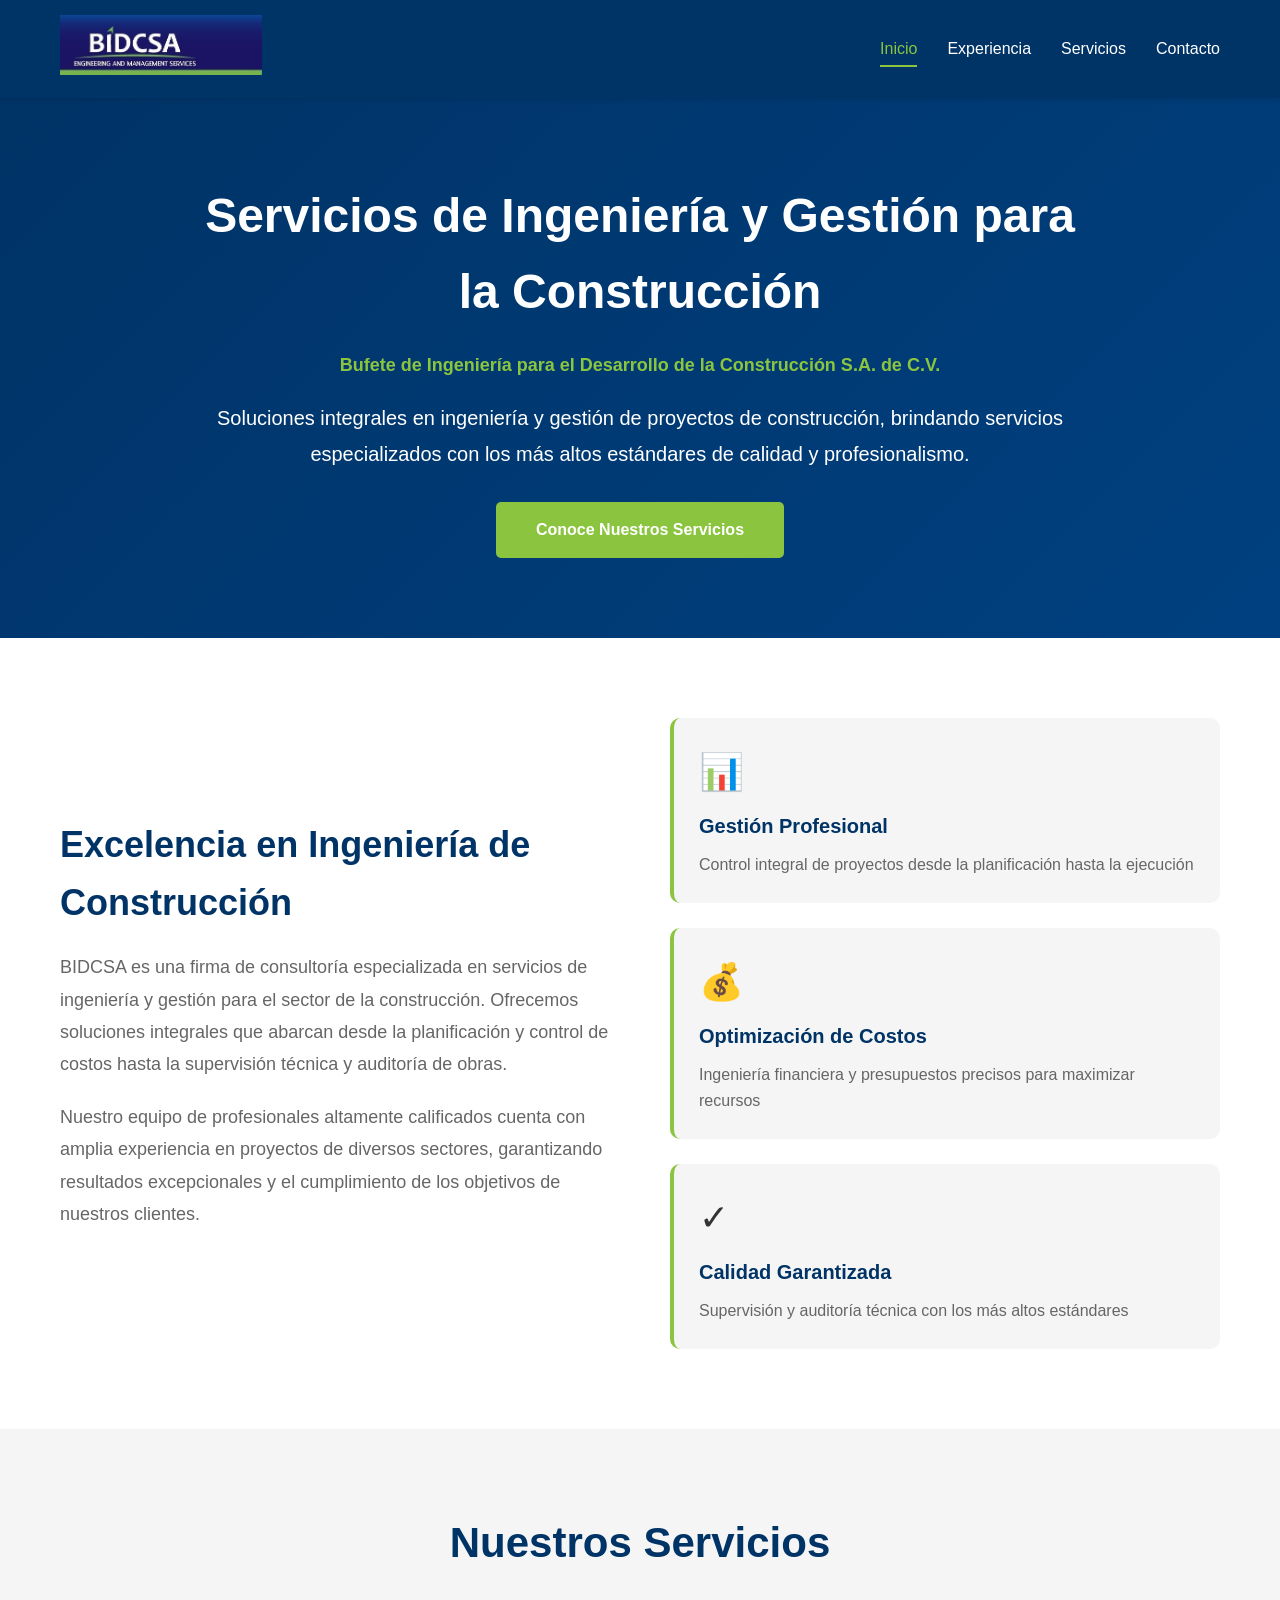
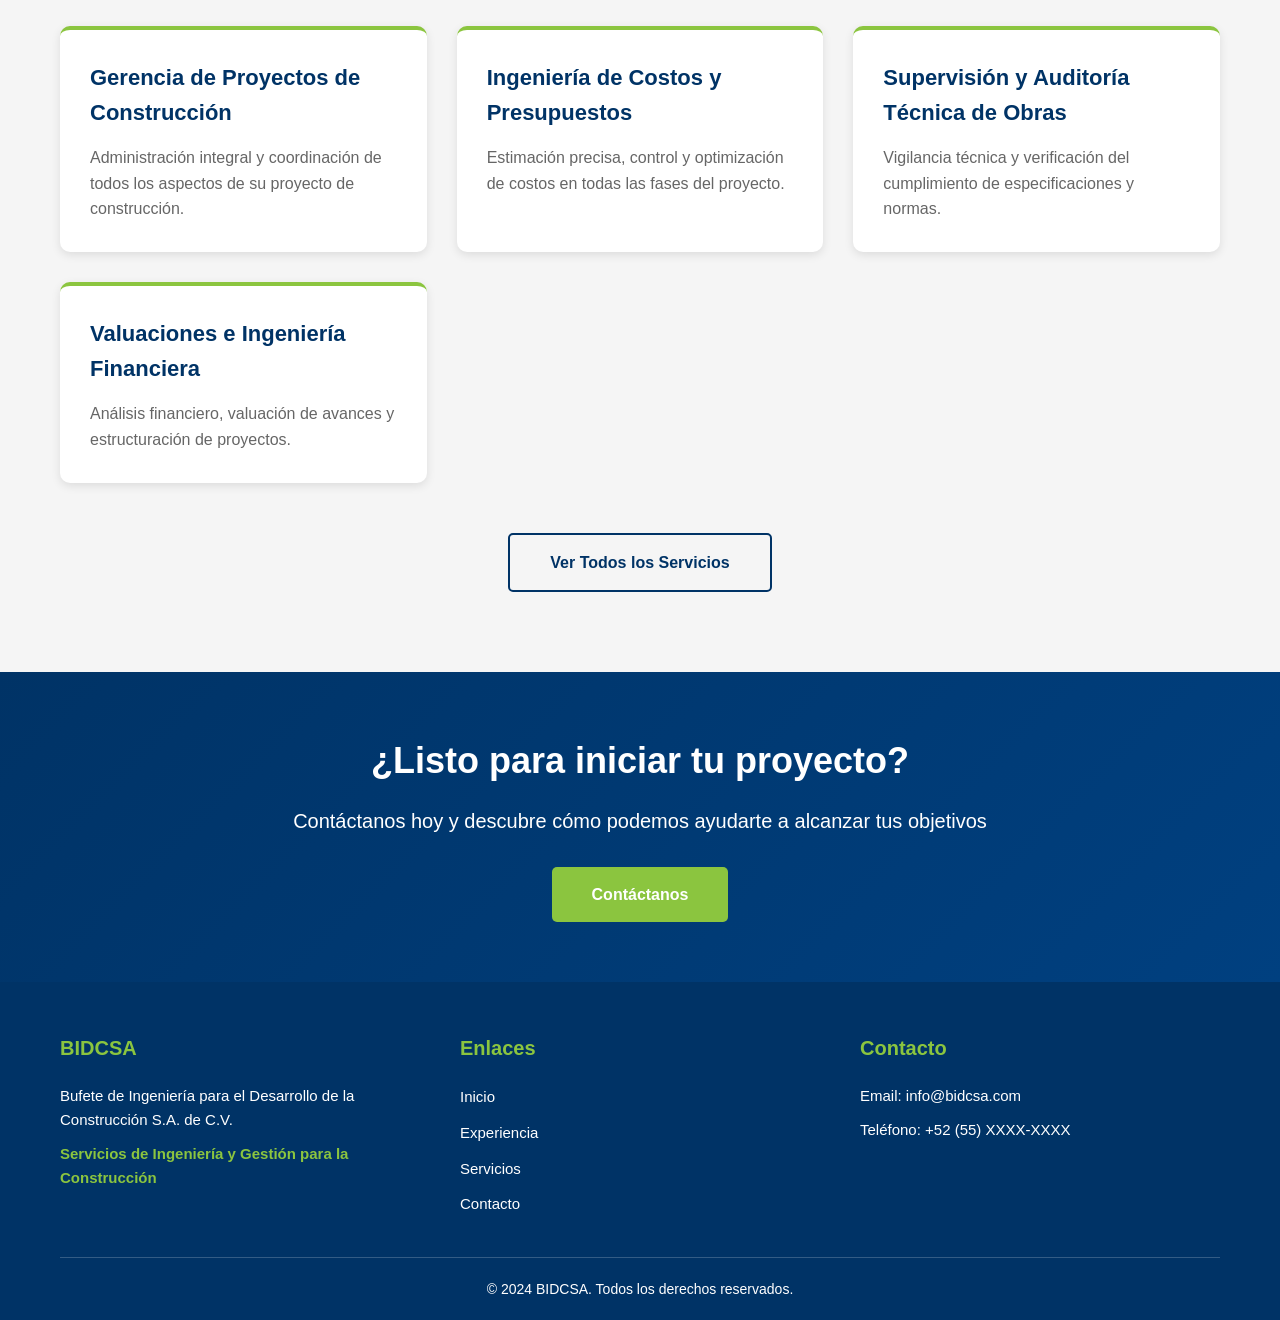
==== index.html @ 3ce9983b "Initial commit - BIDCSA website" ====
<!DOCTYPE html>
<html lang="es">
<head>
    <meta charset="UTF-8">
    <meta name="viewport" content="width=device-width, initial-scale=1.0">
    <title>BIDCSA - Servicios de Ingeniería y Gestión para la Construcción</title>
    <link rel="stylesheet" href="styles.css">
</head>
<body>
    <header>
        <nav class="navbar">
            <div class="container">
                <div class="logo">
                    <img src="logo.png" alt="BIDCSA Logo">
                </div>
                <ul class="nav-menu">
                    <li><a href="index.html" class="active">Inicio</a></li>
                    <li><a href="experiencia.html">Experiencia</a></li>
                    <li><a href="servicios.html">Servicios</a></li>
                    <li><a href="contacto.html">Contacto</a></li>
                </ul>
                <div class="menu-toggle">
                    <span></span>
                    <span></span>
                    <span></span>
                </div>
            </div>
        </nav>
    </header>

    <section class="hero">
        <div class="container">
            <div class="hero-content">
                <h1>Servicios de Ingeniería y Gestión para la Construcción</h1>
                <p class="subtitle">Bufete de Ingeniería para el Desarrollo de la Construcción S.A. de C.V.</p>
                <p class="hero-description">Soluciones integrales en ingeniería y gestión de proyectos de construcción, brindando servicios especializados con los más altos estándares de calidad y profesionalismo.</p>
                <a href="servicios.html" class="btn-primary">Conoce Nuestros Servicios</a>
            </div>
        </div>
    </section>

    <section class="intro">
        <div class="container">
            <div class="intro-grid">
                <div class="intro-text">
                    <h2>Excelencia en Ingeniería de Construcción</h2>
                    <p>BIDCSA es una firma de consultoría especializada en servicios de ingeniería y gestión para el sector de la construcción. Ofrecemos soluciones integrales que abarcan desde la planificación y control de costos hasta la supervisión técnica y auditoría de obras.</p>
                    <p>Nuestro equipo de profesionales altamente calificados cuenta con amplia experiencia en proyectos de diversos sectores, garantizando resultados excepcionales y el cumplimiento de los objetivos de nuestros clientes.</p>
                </div>
                <div class="intro-features">
                    <div class="feature-card">
                        <div class="feature-icon">📊</div>
                        <h3>Gestión Profesional</h3>
                        <p>Control integral de proyectos desde la planificación hasta la ejecución</p>
                    </div>
                    <div class="feature-card">
                        <div class="feature-icon">💰</div>
                        <h3>Optimización de Costos</h3>
                        <p>Ingeniería financiera y presupuestos precisos para maximizar recursos</p>
                    </div>
                    <div class="feature-card">
                        <div class="feature-icon">✓</div>
                        <h3>Calidad Garantizada</h3>
                        <p>Supervisión y auditoría técnica con los más altos estándares</p>
                    </div>
                </div>
            </div>
        </div>
    </section>

    <section class="services-preview">
        <div class="container">
            <h2>Nuestros Servicios</h2>
            <div class="services-grid">
                <div class="service-card">
                    <h3>Gerencia de Proyectos de Construcción</h3>
                    <p>Administración integral y coordinación de todos los aspectos de su proyecto de construcción.</p>
                </div>
                <div class="service-card">
                    <h3>Ingeniería de Costos y Presupuestos</h3>
                    <p>Estimación precisa, control y optimización de costos en todas las fases del proyecto.</p>
                </div>
                <div class="service-card">
                    <h3>Supervisión y Auditoría Técnica de Obras</h3>
                    <p>Vigilancia técnica y verificación del cumplimiento de especificaciones y normas.</p>
                </div>
                <div class="service-card">
                    <h3>Valuaciones e Ingeniería Financiera</h3>
                    <p>Análisis financiero, valuación de avances y estructuración de proyectos.</p>
                </div>
            </div>
            <div class="cta-center">
                <a href="servicios.html" class="btn-secondary">Ver Todos los Servicios</a>
            </div>
        </div>
    </section>

    <section class="cta-section">
        <div class="container">
            <h2>¿Listo para iniciar tu proyecto?</h2>
            <p>Contáctanos hoy y descubre cómo podemos ayudarte a alcanzar tus objetivos</p>
            <a href="contacto.html" class="btn-primary">Contáctanos</a>
        </div>
    </section>

    <footer>
        <div class="container">
            <div class="footer-content">
                <div class="footer-col">
                    <h4>BIDCSA</h4>
                    <p>Bufete de Ingeniería para el Desarrollo de la Construcción S.A. de C.V.</p>
                    <p class="tagline">Servicios de Ingeniería y Gestión para la Construcción</p>
                </div>
                <div class="footer-col">
                    <h4>Enlaces</h4>
                    <ul>
                        <li><a href="index.html">Inicio</a></li>
                        <li><a href="experiencia.html">Experiencia</a></li>
                        <li><a href="servicios.html">Servicios</a></li>
                        <li><a href="contacto.html">Contacto</a></li>
                    </ul>
                </div>
                <div class="footer-col">
                    <h4>Contacto</h4>
                    <p>Email: info@bidcsa.com</p>
                    <p>Teléfono: +52 (55) XXXX-XXXX</p>
                </div>
            </div>
            <div class="footer-bottom">
                <p>&copy; 2024 BIDCSA. Todos los derechos reservados.</p>
            </div>
        </div>
    </footer>

    <script src="script.js"></script>
</body>
</html>
---- styles.css ----
/* BIDCSA Website Styles */
/* Brand Colors: Navy Blue (#003366), Lime Green (#8BC53F), White (#FFFFFF) */

* {
    margin: 0;
    padding: 0;
    box-sizing: border-box;
}

:root {
    --primary-blue: #003366;
    --primary-green: #8BC53F;
    --white: #FFFFFF;
    --light-gray: #F5F5F5;
    --medium-gray: #E0E0E0;
    --dark-gray: #333333;
    --text-gray: #666666;
}

body {
    font-family: 'Arial', 'Helvetica', sans-serif;
    line-height: 1.6;
    color: var(--dark-gray);
    background-color: var(--white);
}

.container {
    max-width: 1200px;
    margin: 0 auto;
    padding: 0 20px;
}

/* Navigation */
.navbar {
    background-color: var(--primary-blue);
    padding: 15px 0;
    position: sticky;
    top: 0;
    z-index: 1000;
    box-shadow: 0 2px 5px rgba(0,0,0,0.1);
}

.navbar .container {
    display: flex;
    justify-content: space-between;
    align-items: center;
}

.logo img {
    height: 60px;
    width: auto;
}

.nav-menu {
    display: flex;
    list-style: none;
    gap: 30px;
}

.nav-menu a {
    color: var(--white);
    text-decoration: none;
    font-weight: 500;
    font-size: 16px;
    transition: color 0.3s ease;
    padding: 8px 0;
}

.nav-menu a:hover,
.nav-menu a.active {
    color: var(--primary-green);
    border-bottom: 2px solid var(--primary-green);
}

.menu-toggle {
    display: none;
    flex-direction: column;
    cursor: pointer;
}

.menu-toggle span {
    width: 25px;
    height: 3px;
    background-color: var(--white);
    margin: 3px 0;
    transition: 0.3s;
}

/* Hero Section */
.hero {
    background: linear-gradient(135deg, var(--primary-blue) 0%, #004080 100%);
    color: var(--white);
    padding: 80px 0;
    text-align: center;
}

.hero-content {
    max-width: 900px;
    margin: 0 auto;
}

.hero h1 {
    font-size: 48px;
    margin-bottom: 20px;
    font-weight: 700;
}

.hero .subtitle {
    font-size: 18px;
    color: var(--primary-green);
    margin-bottom: 20px;
    font-weight: 600;
}

.hero-description {
    font-size: 20px;
    margin-bottom: 30px;
    line-height: 1.8;
}

/* Buttons */
.btn-primary,
.btn-secondary {
    display: inline-block;
    padding: 15px 40px;
    text-decoration: none;
    border-radius: 5px;
    font-weight: 600;
    font-size: 16px;
    transition: all 0.3s ease;
    border: none;
    cursor: pointer;
}

.btn-primary {
    background-color: var(--primary-green);
    color: var(--white);
}

.btn-primary:hover {
    background-color: #7AB62F;
    transform: translateY(-2px);
    box-shadow: 0 5px 15px rgba(139, 197, 63, 0.3);
}

.btn-secondary {
    background-color: transparent;
    color: var(--primary-blue);
    border: 2px solid var(--primary-blue);
}

.btn-secondary:hover {
    background-color: var(--primary-blue);
    color: var(--white);
}

/* Intro Section */
.intro {
    padding: 80px 0;
    background-color: var(--white);
}

.intro-grid {
    display: grid;
    grid-template-columns: 1fr 1fr;
    gap: 60px;
    align-items: center;
}

.intro-text h2 {
    color: var(--primary-blue);
    font-size: 36px;
    margin-bottom: 20px;
}

.intro-text p {
    font-size: 18px;
    margin-bottom: 20px;
    color: var(--text-gray);
    line-height: 1.8;
}

.intro-features {
    display: flex;
    flex-direction: column;
    gap: 25px;
}

.feature-card {
    background-color: var(--light-gray);
    padding: 25px;
    border-radius: 10px;
    border-left: 4px solid var(--primary-green);
    transition: transform 0.3s ease;
}

.feature-card:hover {
    transform: translateX(10px);
}

.feature-icon {
    font-size: 36px;
    margin-bottom: 10px;
}

.feature-card h3 {
    color: var(--primary-blue);
    margin-bottom: 10px;
    font-size: 20px;
}

.feature-card p {
    color: var(--text-gray);
    font-size: 16px;
}

/* Services Preview Section */
.services-preview {
    background-color: var(--light-gray);
    padding: 80px 0;
}

.services-preview h2 {
    text-align: center;
    color: var(--primary-blue);
    font-size: 42px;
    margin-bottom: 50px;
}

.services-grid {
    display: grid;
    grid-template-columns: repeat(auto-fit, minmax(280px, 1fr));
    gap: 30px;
    margin-bottom: 50px;
}

.service-card {
    background-color: var(--white);
    padding: 30px;
    border-radius: 10px;
    box-shadow: 0 3px 10px rgba(0,0,0,0.1);
    transition: all 0.3s ease;
    border-top: 4px solid var(--primary-green);
}

.service-card:hover {
    transform: translateY(-10px);
    box-shadow: 0 10px 30px rgba(0,0,0,0.15);
}

.service-card h3 {
    color: var(--primary-blue);
    margin-bottom: 15px;
    font-size: 22px;
}

.service-card p {
    color: var(--text-gray);
    font-size: 16px;
    line-height: 1.6;
}

.cta-center {
    text-align: center;
}

/* CTA Section */
.cta-section {
    background: linear-gradient(135deg, var(--primary-blue) 0%, #004080 100%);
    color: var(--white);
    padding: 60px 0;
    text-align: center;
}

.cta-section h2 {
    font-size: 36px;
    margin-bottom: 15px;
}

.cta-section p {
    font-size: 20px;
    margin-bottom: 30px;
}

/* Page Header */
.page-header {
    background: linear-gradient(135deg, var(--primary-blue) 0%, #004080 100%);
    color: var(--white);
    padding: 60px 0;
    text-align: center;
}

.page-header h1 {
    font-size: 48px;
    margin-bottom: 15px;
}

.page-header p {
    font-size: 20px;
    color: var(--primary-green);
}

/* Content Section */
.content-section {
    padding: 80px 0;
}

.content-section h2 {
    color: var(--primary-blue);
    font-size: 36px;
    margin-bottom: 30px;
}

.content-section p {
    font-size: 18px;
    color: var(--text-gray);
    line-height: 1.8;
    margin-bottom: 20px;
}

/* Experience Page Styles */
.experience-intro {
    text-align: center;
    max-width: 900px;
    margin: 0 auto 60px;
}

.stats-grid {
    display: grid;
    grid-template-columns: repeat(auto-fit, minmax(200px, 1fr));
    gap: 30px;
    margin: 60px 0;
}

.stat-card {
    background: linear-gradient(135deg, var(--primary-blue) 0%, #004080 100%);
    color: var(--white);
    padding: 40px 20px;
    text-align: center;
    border-radius: 10px;
    box-shadow: 0 5px 15px rgba(0,0,0,0.1);
}

.stat-number {
    font-size: 48px;
    font-weight: 700;
    color: var(--primary-green);
    margin-bottom: 10px;
}

.stat-card p {
    font-size: 18px;
    color: var(--white);
}

.experience-content {
    margin: 60px 0;
}

.sectors-grid {
    display: grid;
    grid-template-columns: repeat(auto-fit, minmax(300px, 1fr));
    gap: 25px;
    margin-top: 40px;
}

.sector-card {
    background-color: var(--light-gray);
    padding: 30px;
    border-radius: 10px;
    border-left: 4px solid var(--primary-green);
    transition: transform 0.3s ease;
}

.sector-card:hover {
    transform: translateX(10px);
    background-color: var(--white);
    box-shadow: 0 5px 15px rgba(0,0,0,0.1);
}

.sector-card h3 {
    color: var(--primary-blue);
    margin-bottom: 15px;
    font-size: 22px;
}

.sector-card p {
    color: var(--text-gray);
    font-size: 16px;
}

.expertise-section {
    margin: 60px 0;
}

.methodology-grid {
    display: grid;
    grid-template-columns: repeat(auto-fit, minmax(250px, 1fr));
    gap: 30px;
    margin-top: 40px;
}

.methodology-step {
    text-align: center;
    padding: 30px;
    background-color: var(--white);
    border-radius: 10px;
    box-shadow: 0 3px 10px rgba(0,0,0,0.1);
}

.step-number {
    width: 60px;
    height: 60px;
    background-color: var(--primary-green);
    color: var(--white);
    font-size: 28px;
    font-weight: 700;
    border-radius: 50%;
    display: flex;
    align-items: center;
    justify-content: center;
    margin: 0 auto 20px;
}

.methodology-step h3 {
    color: var(--primary-blue);
    margin-bottom: 15px;
    font-size: 20px;
}

.methodology-step p {
    color: var(--text-gray);
    font-size: 16px;
}

.certifications {
    background-color: var(--light-gray);
    padding: 40px;
    border-radius: 10px;
    margin-top: 60px;
}

.certifications h2 {
    color: var(--primary-blue);
    margin-bottom: 20px;
}

.quality-list {
    list-style: none;
    margin-top: 20px;
}

.quality-list li {
    padding: 10px 0;
    font-size: 18px;
    color: var(--text-gray);
}

/* Services Page Styles */
.services-intro {
    text-align: center;
    max-width: 900px;
    margin: 0 auto 60px;
}

.service-detail {
    background-color: var(--white);
    margin-bottom: 50px;
    padding: 40px;
    border-radius: 10px;
    box-shadow: 0 3px 15px rgba(0,0,0,0.1);
}

.service-content {
    max-width: 900px;
}

.service-icon {
    font-size: 48px;
    margin-bottom: 20px;
}

.service-detail h2 {
    color: var(--primary-blue);
    font-size: 32px;
    margin-bottom: 20px;
}

.service-description {
    font-size: 20px;
    color: var(--text-gray);
    margin-bottom: 30px;
    line-height: 1.8;
}

.service-detail h3 {
    color: var(--primary-blue);
    font-size: 24px;
    margin: 30px 0 15px;
}

.service-list,
.benefits-list {
    margin-left: 20px;
    margin-bottom: 20px;
}

.service-list li,
.benefits-list li {
    padding: 8px 0;
    font-size: 17px;
    color: var(--text-gray);
    line-height: 1.6;
}

.benefits-list {
    list-style: none;
    margin-left: 0;
}

.benefits-list li {
    padding-left: 10px;
    color: var(--dark-gray);
    font-weight: 500;
}

.why-choose {
    background-color: var(--light-gray);
    padding: 60px 0;
}

.why-choose h2 {
    text-align: center;
    color: var(--primary-blue);
    font-size: 36px;
    margin-bottom: 40px;
}

.reasons-grid {
    display: grid;
    grid-template-columns: repeat(auto-fit, minmax(250px, 1fr));
    gap: 30px;
}

.reason-card {
    background-color: var(--white);
    padding: 30px;
    border-radius: 10px;
    text-align: center;
    box-shadow: 0 3px 10px rgba(0,0,0,0.1);
}

.reason-card h3 {
    color: var(--primary-blue);
    margin-bottom: 15px;
    font-size: 22px;
}

.reason-card p {
    color: var(--text-gray);
    font-size: 16px;
}

/* Contact Page Styles */
.contact-section {
    padding: 80px 0;
}

.contact-grid {
    display: grid;
    grid-template-columns: 1fr 1fr;
    gap: 60px;
}

.contact-info h2 {
    color: var(--primary-blue);
    font-size: 32px;
    margin-bottom: 20px;
}

.contact-details {
    margin: 40px 0;
}

.contact-item {
    display: flex;
    gap: 20px;
    margin-bottom: 30px;
}

.contact-icon {
    font-size: 32px;
    color: var(--primary-green);
}

.contact-item h3 {
    color: var(--primary-blue);
    font-size: 20px;
    margin-bottom: 5px;
}

.contact-item p {
    color: var(--text-gray);
    font-size: 16px;
}

.contact-item a {
    color: var(--primary-green);
    text-decoration: none;
    font-weight: 600;
}

.contact-item a:hover {
    text-decoration: underline;
}

.company-info {
    background-color: var(--light-gray);
    padding: 30px;
    border-radius: 10px;
    border-left: 4px solid var(--primary-green);
    margin-top: 40px;
}

.company-info h3 {
    color: var(--primary-blue);
    font-size: 24px;
    margin-bottom: 10px;
}

.company-info p {
    color: var(--text-gray);
    font-size: 16px;
    margin-bottom: 10px;
}

.company-info .tagline {
    color: var(--primary-green);
    font-weight: 600;
    font-size: 17px;
}

/* Contact Form */
.contact-form-container h2 {
    color: var(--primary-blue);
    font-size: 32px;
    margin-bottom: 30px;
}

.contact-form {
    background-color: var(--light-gray);
    padding: 40px;
    border-radius: 10px;
}

.form-group {
    margin-bottom: 25px;
}

.form-group label {
    display: block;
    color: var(--primary-blue);
    font-weight: 600;
    margin-bottom: 8px;
    font-size: 16px;
}

.form-group input,
.form-group select,
.form-group textarea {
    width: 100%;
    padding: 12px 15px;
    border: 2px solid var(--medium-gray);
    border-radius: 5px;
    font-size: 16px;
    font-family: 'Arial', sans-serif;
    transition: border-color 0.3s ease;
}

.form-group input:focus,
.form-group select:focus,
.form-group textarea:focus {
    outline: none;
    border-color: var(--primary-green);
}

.form-group textarea {
    resize: vertical;
}

.form-message {
    margin-top: 20px;
    padding: 15px;
    border-radius: 5px;
    display: none;
}

.form-message.success {
    background-color: #d4edda;
    color: #155724;
    border: 1px solid #c3e6cb;
    display: block;
}

.form-message.error {
    background-color: #f8d7da;
    color: #721c24;
    border: 1px solid #f5c6cb;
    display: block;
}

/* Map Section */
.map-section {
    padding: 60px 0;
    background-color: var(--light-gray);
}

.map-section h2 {
    text-align: center;
    color: var(--primary-blue);
    font-size: 36px;
    margin-bottom: 30px;
}

.map-placeholder {
    background-color: var(--white);
    padding: 80px 40px;
    text-align: center;
    border-radius: 10px;
    box-shadow: 0 3px 10px rgba(0,0,0,0.1);
}

.map-placeholder p {
    font-size: 20px;
    color: var(--text-gray);
    margin-bottom: 10px;
}

.map-note {
    font-size: 16px !important;
    color: var(--primary-blue);
    font-weight: 600;
}

/* Footer */
footer {
    background-color: var(--primary-blue);
    color: var(--white);
    padding: 50px 0 20px;
}

.footer-content {
    display: grid;
    grid-template-columns: repeat(auto-fit, minmax(250px, 1fr));
    gap: 40px;
    margin-bottom: 30px;
}

.footer-col h4 {
    color: var(--primary-green);
    margin-bottom: 20px;
    font-size: 20px;
}

.footer-col p {
    color: var(--white);
    margin-bottom: 10px;
    font-size: 15px;
}

.footer-col .tagline {
    color: var(--primary-green);
    font-weight: 600;
}

.footer-col ul {
    list-style: none;
}

.footer-col ul li {
    margin-bottom: 10px;
}

.footer-col ul li a {
    color: var(--white);
    text-decoration: none;
    transition: color 0.3s ease;
    font-size: 15px;
}

.footer-col ul li a:hover {
    color: var(--primary-green);
}

.footer-bottom {
    border-top: 1px solid rgba(255,255,255,0.2);
    padding-top: 20px;
    text-align: center;
}

.footer-bottom p {
    color: var(--white);
    font-size: 14px;
}

/* Responsive Design */
@media (max-width: 968px) {
    .intro-grid,
    .contact-grid {
        grid-template-columns: 1fr;
    }
    
    .nav-menu {
        display: none;
        position: absolute;
        top: 90px;
        left: 0;
        right: 0;
        background-color: var(--primary-blue);
        flex-direction: column;
        padding: 20px;
        box-shadow: 0 5px 10px rgba(0,0,0,0.2);
    }
    
    .nav-menu.active {
        display: flex;
    }
    
    .menu-toggle {
        display: flex;
    }
    
    .hero h1 {
        font-size: 36px;
    }
    
    .hero-description {
        font-size: 18px;
    }
}

@media (max-width: 768px) {
    .hero h1 {
        font-size: 32px;
    }
    
    .services-grid {
        grid-template-columns: 1fr;
    }
    
    .service-detail {
        padding: 25px;
    }
    
    .contact-form {
        padding: 25px;
    }
    
    .page-header h1 {
        font-size: 36px;
    }
}
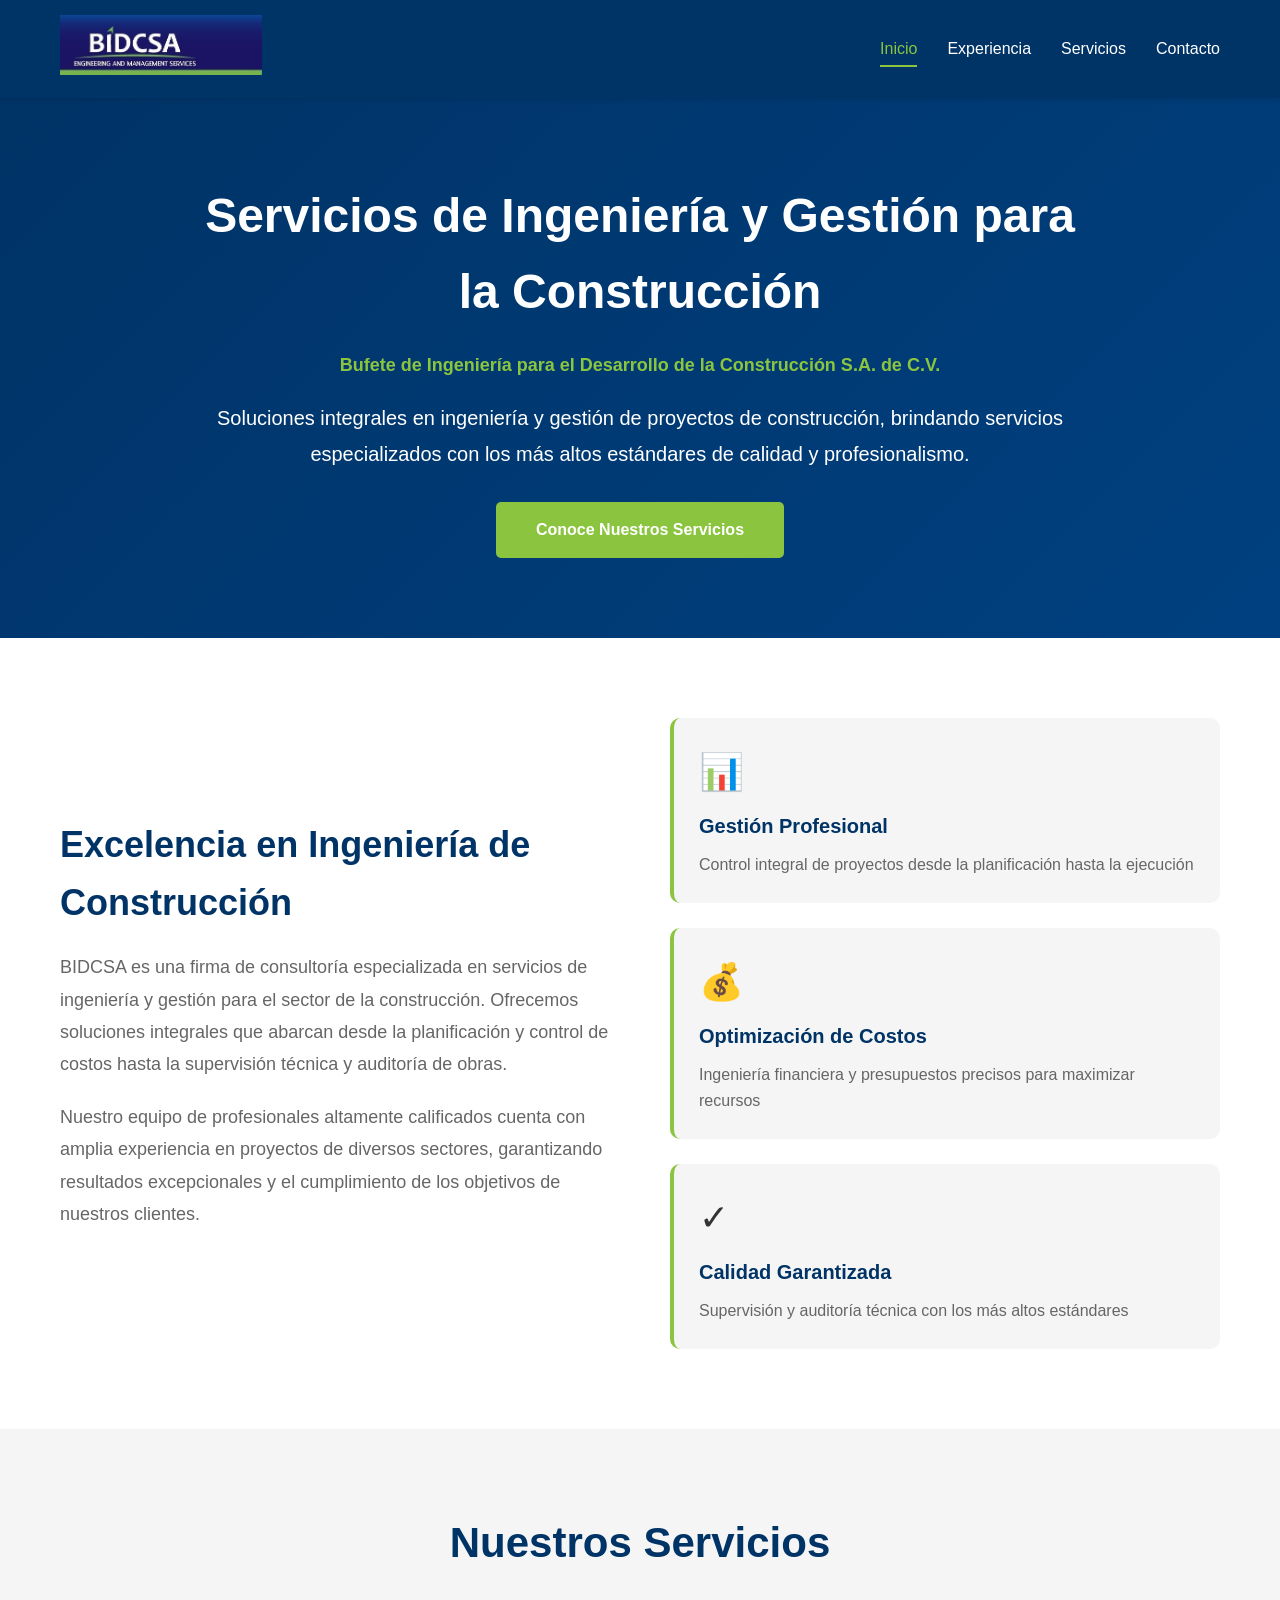
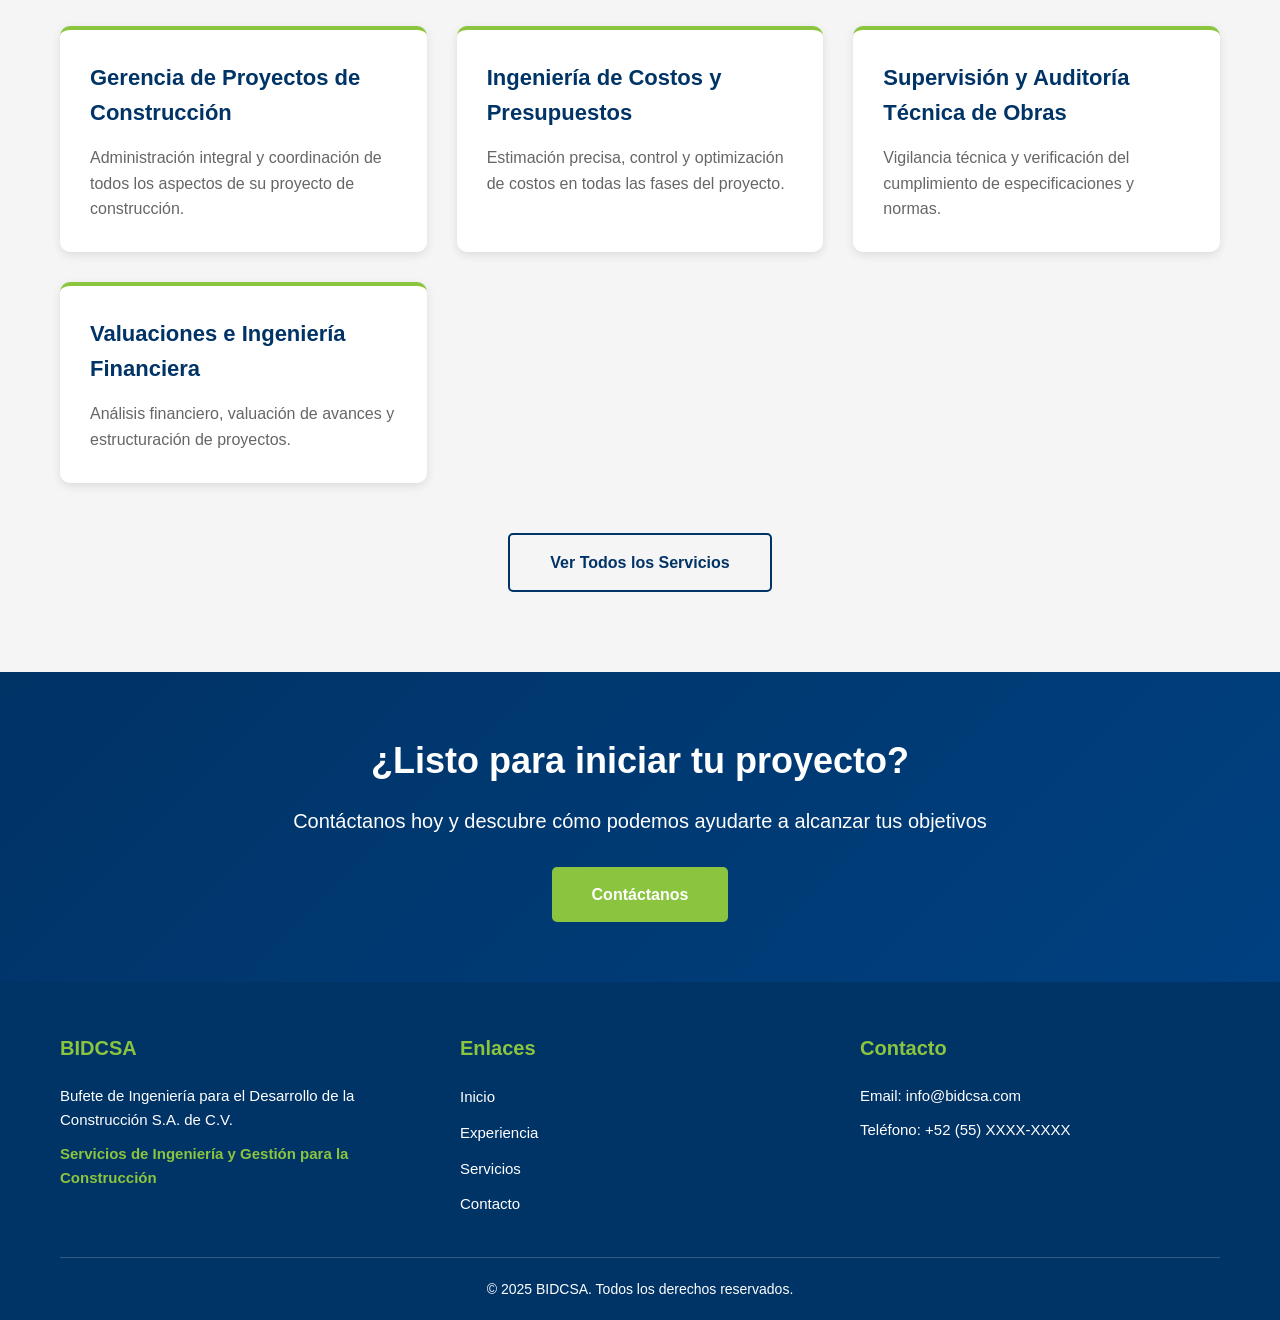
==== commit 5379ed44: "update email de contacto" ====
--- a/index.html
+++ b/index.html
@@ -127,7 +127,7 @@
                 </div>
             </div>
             <div class="footer-bottom">
-                <p>&copy; 2024 BIDCSA. Todos los derechos reservados.</p>
+                <p>&copy; 2025 BIDCSA. Todos los derechos reservados.</p>
             </div>
         </div>
     </footer>
--- a/styles.css
+++ b/styles.css
@@ -491,6 +491,15 @@
     color: var(--text-gray);
     margin-bottom: 30px;
     line-height: 1.8;
+}
+
+.service-quote {
+    color: var(--primary-green);
+    font-style: italic;
+    border-left: 4px solid var(--primary-green);
+    margin: 25px 0;
+    padding: 15px 20px;
+    background-color: rgba(139, 197, 63, 0.02);
 }
 
 .service-detail h3 {
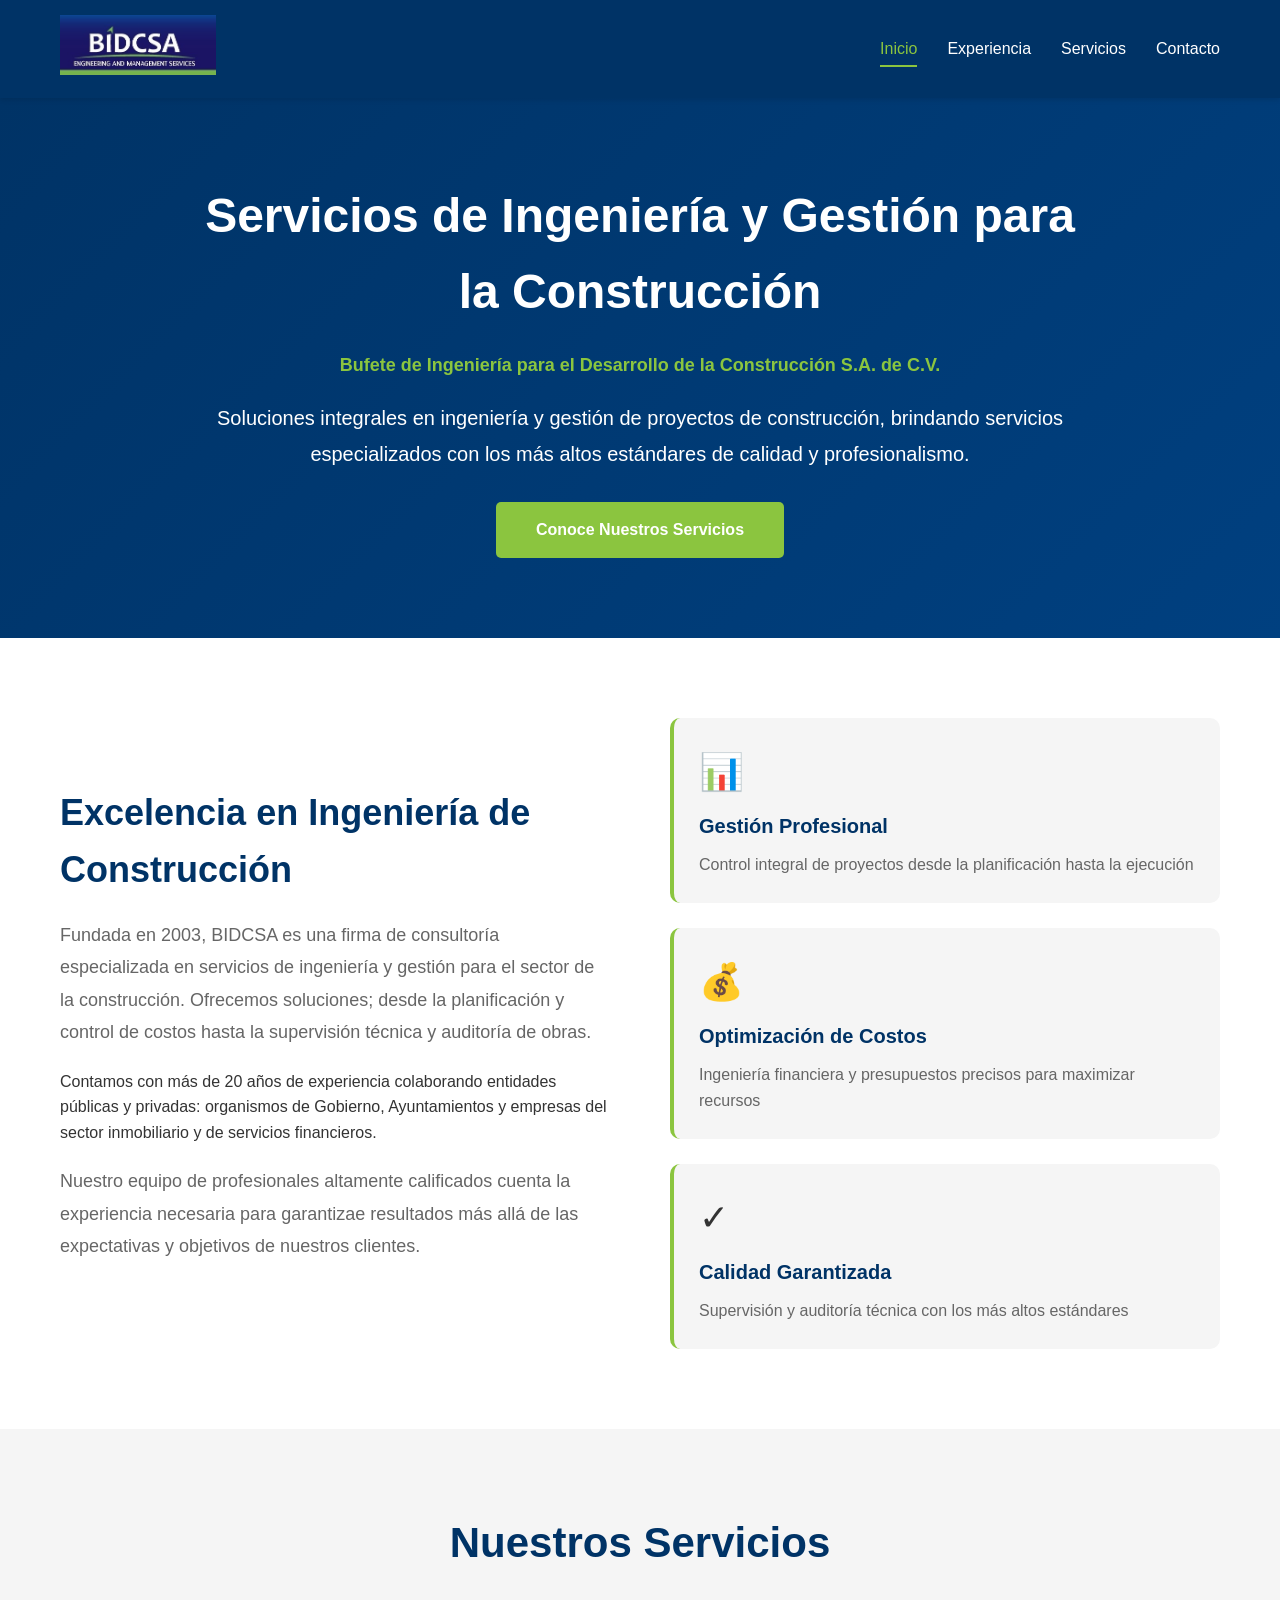
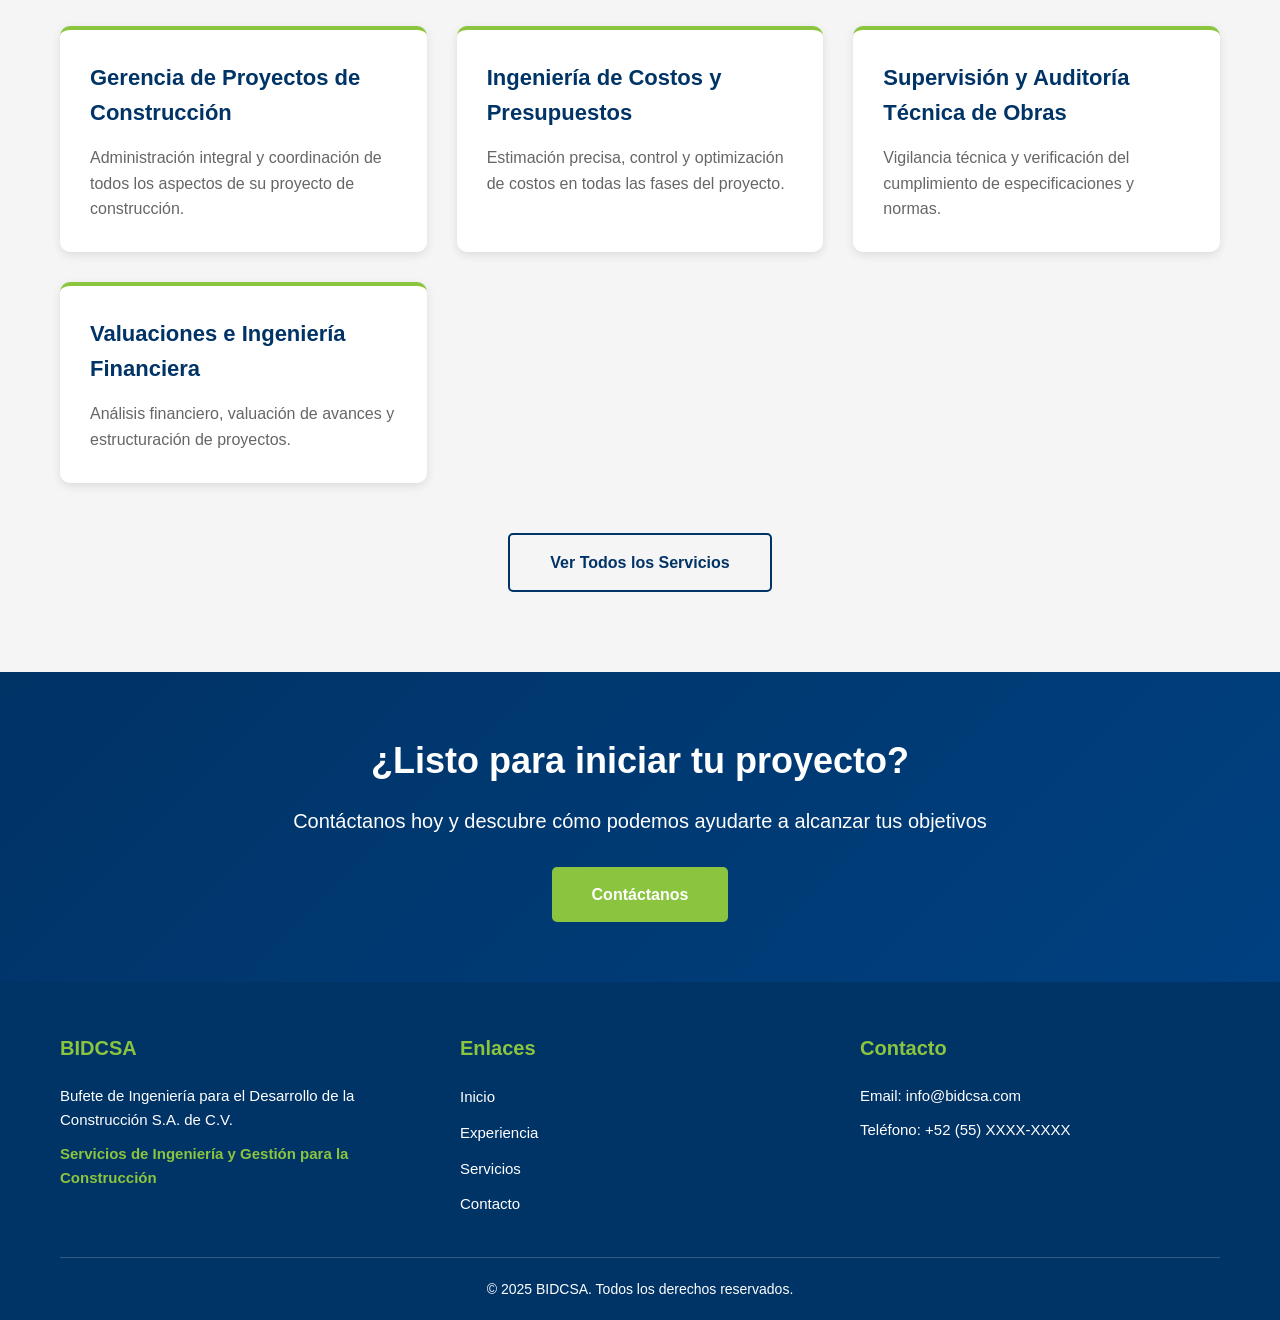
==== commit 01b4a5c8: "fix pop-ups" ====
--- a/index.html
+++ b/index.html
@@ -44,8 +44,9 @@
             <div class="intro-grid">
                 <div class="intro-text">
                     <h2>Excelencia en Ingeniería de Construcción</h2>
-                    <p>BIDCSA es una firma de consultoría especializada en servicios de ingeniería y gestión para el sector de la construcción. Ofrecemos soluciones integrales que abarcan desde la planificación y control de costos hasta la supervisión técnica y auditoría de obras.</p>
-                    <p>Nuestro equipo de profesionales altamente calificados cuenta con amplia experiencia en proyectos de diversos sectores, garantizando resultados excepcionales y el cumplimiento de los objetivos de nuestros clientes.</p>
+                    <p>Fundada en 2003, BIDCSA es una firma de consultoría especializada en servicios de ingeniería y gestión para el sector de la construcción. Ofrecemos soluciones; desde la planificación y control de costos hasta la supervisión técnica y auditoría de obras.</p>
+                    </p>Contamos con más de 20 años de experiencia colaborando entidades públicas y privadas: organismos de Gobierno, Ayuntamientos y empresas del sector inmobiliario y de servicios financieros.</p>
+                    <p>Nuestro equipo de profesionales altamente calificados cuenta la experiencia necesaria para garantizae resultados más allá de las expectativas y objetivos de nuestros clientes.</p>
                 </div>
                 <div class="intro-features">
                     <div class="feature-card">
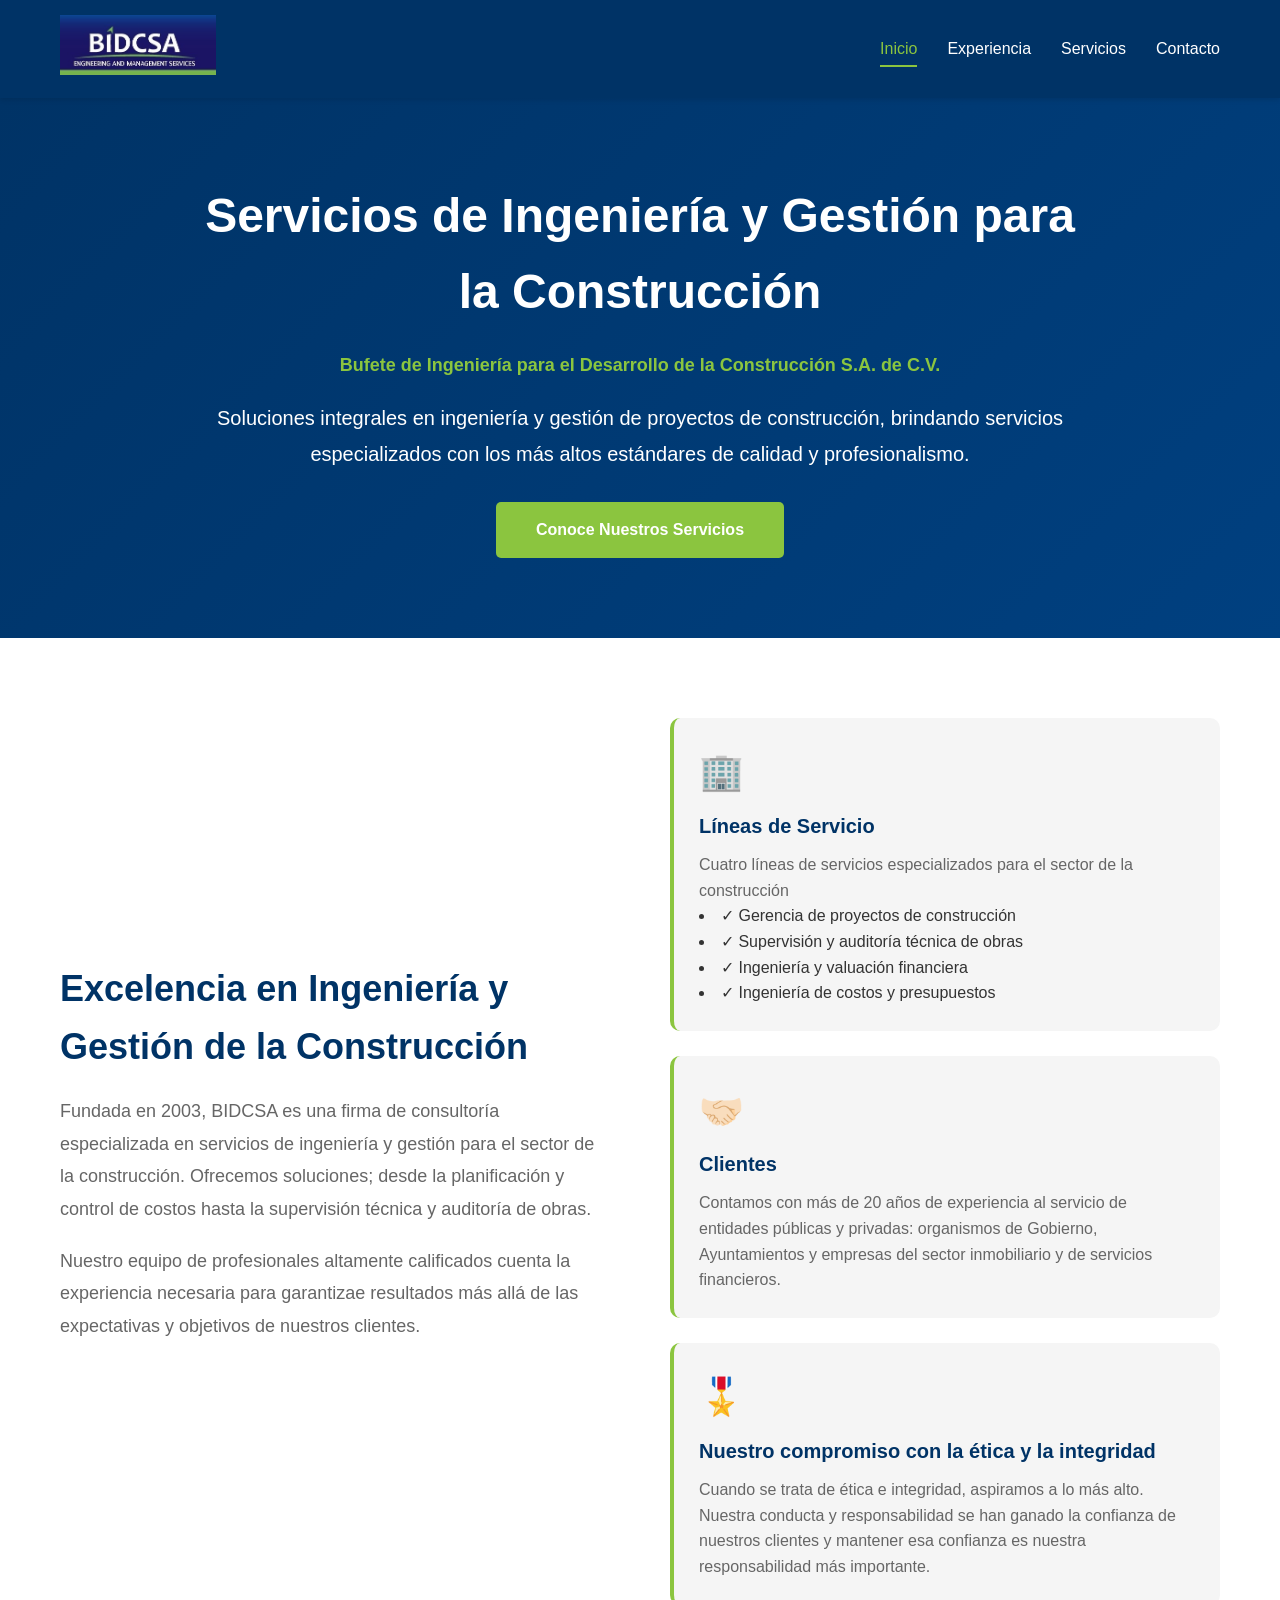
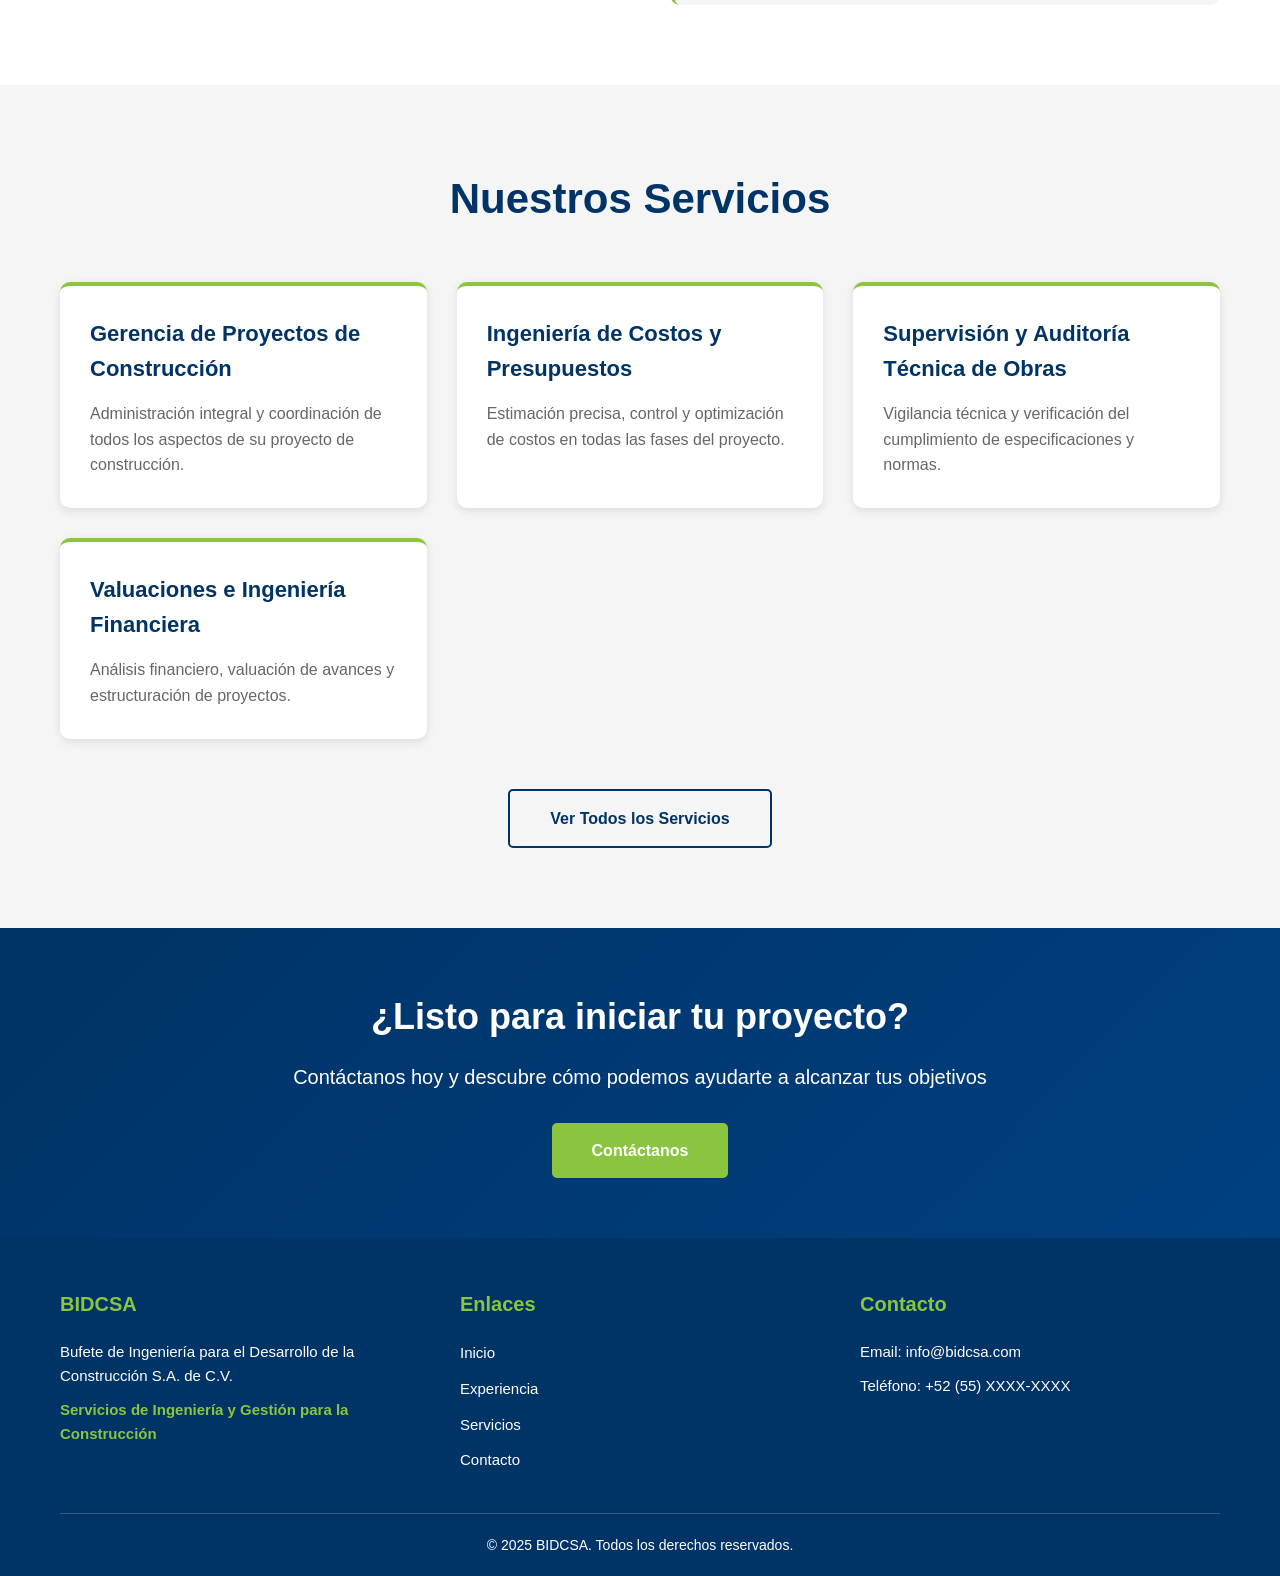
==== commit bb8d984b: "update home" ====
--- a/index.html
+++ b/index.html
@@ -43,26 +43,29 @@
         <div class="container">
             <div class="intro-grid">
                 <div class="intro-text">
-                    <h2>Excelencia en Ingeniería de Construcción</h2>
+                    <h2>Excelencia en Ingeniería y Gestión de la Construcción</h2>
                     <p>Fundada en 2003, BIDCSA es una firma de consultoría especializada en servicios de ingeniería y gestión para el sector de la construcción. Ofrecemos soluciones; desde la planificación y control de costos hasta la supervisión técnica y auditoría de obras.</p>
-                    </p>Contamos con más de 20 años de experiencia colaborando entidades públicas y privadas: organismos de Gobierno, Ayuntamientos y empresas del sector inmobiliario y de servicios financieros.</p>
                     <p>Nuestro equipo de profesionales altamente calificados cuenta la experiencia necesaria para garantizae resultados más allá de las expectativas y objetivos de nuestros clientes.</p>
                 </div>
                 <div class="intro-features">
                     <div class="feature-card">
-                        <div class="feature-icon">📊</div>
-                        <h3>Gestión Profesional</h3>
-                        <p>Control integral de proyectos desde la planificación hasta la ejecución</p>
+                        <div class="feature-icon">🏢</div>
+                        <h3>Líneas de Servicio</h3>
+                        <p>Cuatro líneas de servicios especializados para el sector de la construcción</p>
+                            <li>✓ Gerencia de proyectos de construcción</li>
+                            <li>✓ Supervisión y auditoría técnica de obras</li>
+                            <li>✓ Ingeniería y valuación financiera</li>
+                            <li>✓ Ingeniería de costos y presupuestos</li>
                     </div>
                     <div class="feature-card">
-                        <div class="feature-icon">💰</div>
-                        <h3>Optimización de Costos</h3>
-                        <p>Ingeniería financiera y presupuestos precisos para maximizar recursos</p>
+                        <div class="feature-icon">🤝🏻</div>
+                        <h3>Clientes</h3>
+                        <p>Contamos con más de 20 años de experiencia al servicio de entidades públicas y privadas: organismos de Gobierno, Ayuntamientos y empresas del sector inmobiliario y de servicios financieros.</p>
                     </div>
                     <div class="feature-card">
-                        <div class="feature-icon">✓</div>
-                        <h3>Calidad Garantizada</h3>
-                        <p>Supervisión y auditoría técnica con los más altos estándares</p>
+                        <div class="feature-icon">🎖️</div>
+                        <h3>Nuestro compromiso con la ética y la integridad</h3>
+                        <p>Cuando se trata de ética e integridad, aspiramos a lo más alto. Nuestra conducta y responsabilidad se han ganado la confianza de nuestros clientes y mantener esa confianza es nuestra responsabilidad más importante.</p>
                     </div>
                 </div>
             </div>
